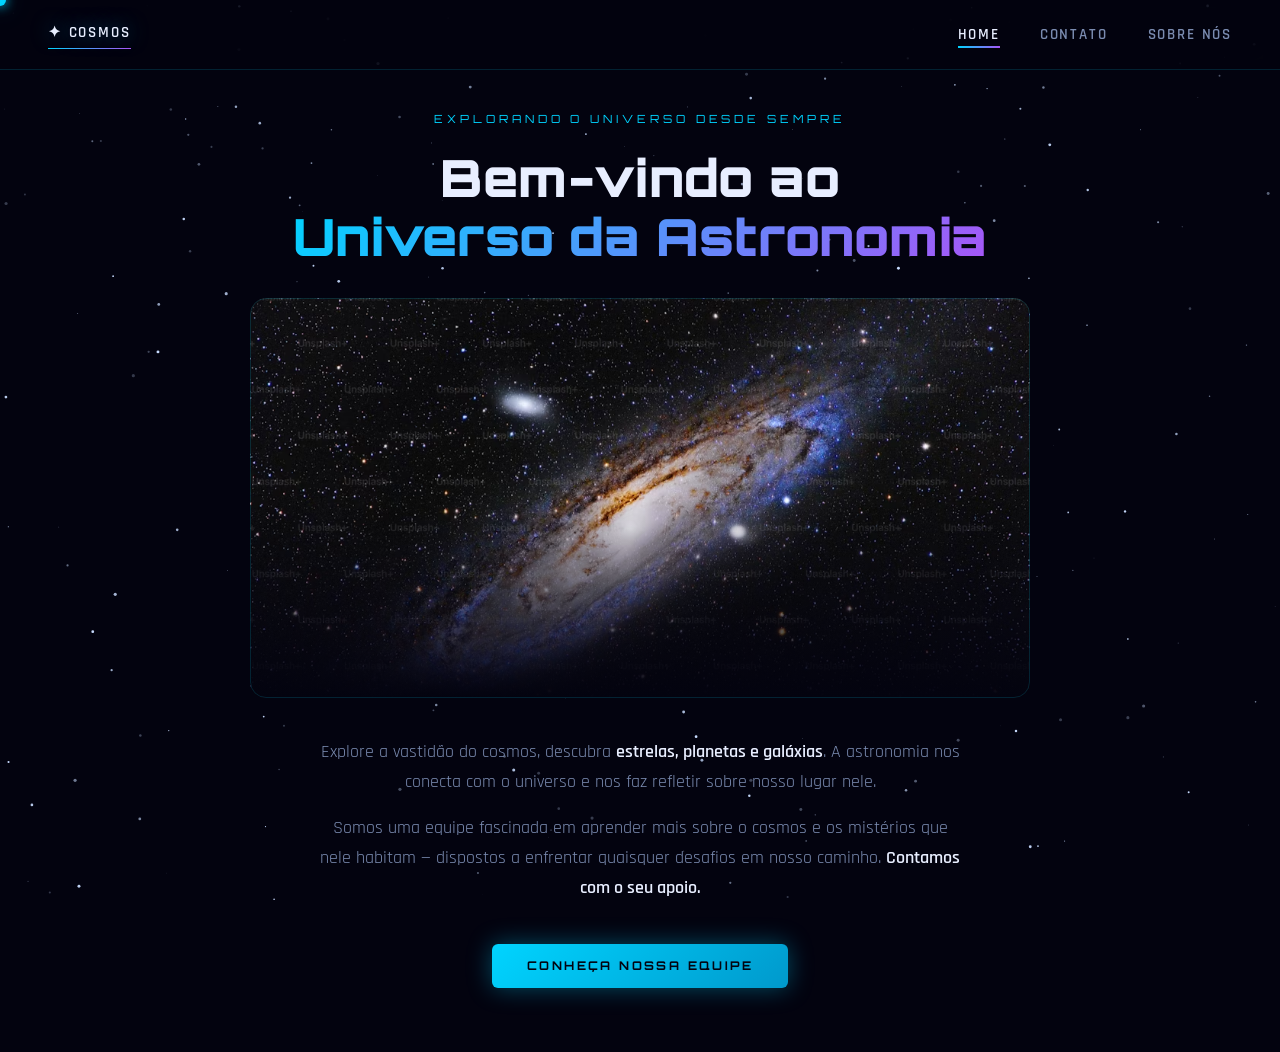
==== home.html @ adf460d6 "Add files via upload" ====
<!DOCTYPE html>
<html lang="pt-BR">
<head>
  <meta charset="UTF-8">
  <meta name="viewport" content="width=device-width, initial-scale=1.0">
  <title>Home — Astronomia</title>
  <link rel="stylesheet" href="style.css">
</head>
<body>
  <canvas id="star-canvas"></canvas>
  <div id="progress-bar"></div>

  <header>
    <nav class="navbar">
      <a class="nav-logo" href="home.html">✦ Cosmos</a>
      <button class="nav-toggle" aria-label="Menu" aria-expanded="false">
        <span></span><span></span><span></span>
      </button>
      <ul>
        <li><a href="home.html">Home</a></li>
        <li><a href="contato.html">Contato</a></li>
        <li><a href="sobre.html">Sobre Nós</a></li>
      </ul>
    </nav>
  </header>

  <main>
    <section class="home">
      <p class="eyebrow">Explorando o universo desde sempre</p>

      <h1>Bem-vindo ao<br><span>Universo da Astronomia</span></h1>

      <div class="img-wrapper">
        <img src="premium_photo-1669839137069-4166d6ea11f4.avif" alt="Universo estrelado">
      </div>

      <div class="text-block">
        <p>Explore a vastidão do cosmos, descubra <strong>estrelas, planetas e galáxias</strong>. A astronomia nos conecta com o universo e nos faz refletir sobre nosso lugar nele.</p>
        <p>Somos uma equipe fascinada em aprender mais sobre o cosmos e os mistérios que nele habitam — dispostos a enfrentar quaisquer desafios em nosso caminho. <strong>Contamos com o seu apoio.</strong></p>
        <a href="sobre.html" class="cta-btn">Conheça nossa equipe</a>
      </div>
    </section>
  </main>

  <script src="cosmos.js"></script>
</body>
</html>
---- style.css ----
@import url('https://fonts.googleapis.com/css2?family=Orbitron:wght@400;700;900&family=Rajdhani:wght@300;400;500;600&display=swap');

:root {
  --deep-space: #03030f;
  --navy: #080824;
  --nebula-blue: #0d1b4b;
  --cosmic-blue: #1a2d6b;
  --star-white: #e8eeff;
  --glow-cyan: #00d4ff;
  --glow-purple: #a855f7;
  --accent-gold: #f0b429;
  --text-muted: #7a8bb0;
  --glass: rgba(13, 27, 75, 0.45);
  --glass-border: rgba(0, 212, 255, 0.15);
}

*, *::before, *::after {
  margin: 0;
  padding: 0;
  box-sizing: border-box;
}

html {
  scroll-behavior: smooth;
}

body {
  font-family: 'Rajdhani', sans-serif;
  background-color: var(--deep-space);
  color: var(--star-white);
  line-height: 1.7;
  overflow-x: hidden;
  cursor: none;
}

/* ── CUSTOM CURSOR ── */
.cursor {
  width: 12px;
  height: 12px;
  background: var(--glow-cyan);
  border-radius: 50%;
  position: fixed;
  top: 0; left: 0;
  pointer-events: none;
  z-index: 9999;
  transition: transform 0.1s ease, background 0.2s;
  box-shadow: 0 0 12px var(--glow-cyan), 0 0 30px rgba(0,212,255,0.3);
  transform: translate(-50%, -50%);
}

.cursor-ring {
  width: 36px;
  height: 36px;
  border: 1.5px solid rgba(0, 212, 255, 0.5);
  border-radius: 50%;
  position: fixed;
  top: 0; left: 0;
  pointer-events: none;
  z-index: 9998;
  transform: translate(-50%, -50%);
  transition: transform 0.15s ease, width 0.2s, height 0.2s, opacity 0.2s;
}

/* ── STAR CANVAS ── */
#star-canvas {
  position: fixed;
  inset: 0;
  z-index: 0;
  pointer-events: none;
}

/* ── NAVBAR ── */
.navbar {
  position: fixed;
  top: 0;
  width: 100%;
  z-index: 1000;
  padding: 0 3rem;
  height: 70px;
  display: flex;
  align-items: center;
  justify-content: space-between;
  background: rgba(3,3,15,0.7);
  backdrop-filter: blur(18px);
  border-bottom: 1px solid var(--glass-border);
  transition: background 0.3s;
}

.navbar.scrolled {
  background: rgba(3,3,15,0.95);
}

.nav-logo {
  font-family: 'Orbitron', sans-serif;
  font-weight: 900;
  font-size: 1.1rem;
  letter-spacing: 0.2em;
  color: var(--glow-cyan);
  text-decoration: none;
  text-transform: uppercase;
  text-shadow: 0 0 20px rgba(0,212,255,0.5);
}

.navbar ul {
  list-style: none;
  display: flex;
  gap: 2.5rem;
}

.navbar a {
  font-family: 'Rajdhani', sans-serif;
  font-weight: 600;
  font-size: 0.95rem;
  color: var(--text-muted);
  text-decoration: none;
  text-transform: uppercase;
  letter-spacing: 0.12em;
  position: relative;
  transition: color 0.3s;
  padding-bottom: 4px;
}

.navbar a::after {
  content: '';
  position: absolute;
  bottom: 0;
  left: 0;
  width: 0;
  height: 1.5px;
  background: linear-gradient(90deg, var(--glow-cyan), var(--glow-purple));
  transition: width 0.35s ease;
}

.navbar a:hover,
.navbar a.active {
  color: var(--star-white);
}

.navbar a:hover::after,
.navbar a.active::after {
  width: 100%;
}

/* ── MAIN WRAPPER ── */
main {
  position: relative;
  z-index: 1;
  max-width: 900px;
  margin: 0 auto;
  padding: 110px 2rem 4rem;
}

/* ── SECTION BASE ── */
section {
  opacity: 0;
  transform: translateY(40px);
  transition: opacity 0.8s ease, transform 0.8s ease;
}

section.visible {
  opacity: 1;
  transform: translateY(0);
}

/* ── HOME ── */
.home {
  text-align: center;
}

.home .eyebrow {
  font-family: 'Orbitron', sans-serif;
  font-size: 0.7rem;
  letter-spacing: 0.35em;
  color: var(--glow-cyan);
  text-transform: uppercase;
  margin-bottom: 1.2rem;
  opacity: 0;
  animation: fadeSlideUp 0.8s ease 0.3s forwards;
}

.home h1 {
  font-family: 'Orbitron', sans-serif;
  font-size: clamp(1.8rem, 4vw, 3.2rem);
  font-weight: 900;
  line-height: 1.15;
  color: var(--star-white);
  margin-bottom: 2rem;
  opacity: 0;
  animation: fadeSlideUp 0.9s ease 0.5s forwards;
}

.home h1 span {
  background: linear-gradient(135deg, var(--glow-cyan), var(--glow-purple));
  -webkit-background-clip: text;
  -webkit-text-fill-color: transparent;
  background-clip: text;
}

.home .img-wrapper {
  position: relative;
  margin: 0 auto 2.5rem;
  max-width: 780px;
  border-radius: 16px;
  overflow: hidden;
  opacity: 0;
  animation: fadeSlideUp 1s ease 0.7s forwards;
}

.home .img-wrapper::before {
  content: '';
  position: absolute;
  inset: 0;
  border-radius: 16px;
  border: 1px solid var(--glass-border);
  z-index: 2;
  pointer-events: none;
}

.home .img-wrapper::after {
  content: '';
  position: absolute;
  bottom: 0;
  left: 0;
  right: 0;
  height: 50%;
  background: linear-gradient(to top, var(--deep-space) 0%, transparent 100%);
  z-index: 1;
  pointer-events: none;
}

.home img {
  width: 100%;
  height: 400px;
  object-fit: cover;
  display: block;
  transition: transform 6s ease;
  transform: scale(1.05);
}

.home .img-wrapper:hover img {
  transform: scale(1.0);
}

.home .text-block {
  max-width: 650px;
  margin: 0 auto;
  opacity: 0;
  animation: fadeSlideUp 1s ease 0.95s forwards;
}

.home p {
  font-size: 1.1rem;
  color: var(--text-muted);
  margin-bottom: 1rem;
  font-weight: 400;
}

.home p strong {
  color: var(--star-white);
  font-weight: 600;
}

.home .cta-btn {
  display: inline-block;
  margin-top: 1.5rem;
  padding: 0.75rem 2.2rem;
  font-family: 'Orbitron', sans-serif;
  font-size: 0.75rem;
  font-weight: 700;
  letter-spacing: 0.2em;
  text-transform: uppercase;
  color: var(--deep-space);
  background: linear-gradient(135deg, var(--glow-cyan), #0099cc);
  border-radius: 6px;
  text-decoration: none;
  transition: transform 0.2s, box-shadow 0.3s;
  box-shadow: 0 0 25px rgba(0,212,255,0.35);
}

.home .cta-btn:hover {
  transform: translateY(-3px);
  box-shadow: 0 0 40px rgba(0,212,255,0.55);
}

/* ── CONTATO ── */
.contato h1,
.sobre h1 {
  font-family: 'Orbitron', sans-serif;
  font-size: clamp(1.5rem, 3vw, 2.4rem);
  font-weight: 900;
  color: var(--star-white);
  text-align: center;
  margin-bottom: 0.5rem;
}

.section-line {
  width: 60px;
  height: 2px;
  background: linear-gradient(90deg, var(--glow-cyan), var(--glow-purple));
  margin: 0 auto 2.5rem;
  border-radius: 2px;
}

.contato form {
  display: flex;
  flex-direction: column;
  gap: 1.2rem;
  max-width: 600px;
  margin: 0 auto;
  background: var(--glass);
  backdrop-filter: blur(20px);
  padding: 2.5rem;
  border-radius: 16px;
  border: 1px solid var(--glass-border);
  box-shadow: 0 8px 40px rgba(0,0,0,0.4);
}

.contato label {
  font-weight: 600;
  font-size: 0.8rem;
  text-transform: uppercase;
  letter-spacing: 0.1em;
  color: var(--glow-cyan);
}

.contato input,
.contato textarea {
  padding: 0.75rem 1rem;
  background: rgba(255,255,255,0.04);
  border: 1px solid rgba(0,212,255,0.2);
  border-radius: 8px;
  font-size: 1rem;
  font-family: 'Rajdhani', sans-serif;
  color: var(--star-white);
  transition: border-color 0.3s, box-shadow 0.3s;
  outline: none;
}

.contato input:focus,
.contato textarea:focus {
  border-color: var(--glow-cyan);
  box-shadow: 0 0 0 3px rgba(0,212,255,0.1);
}

.contato textarea {
  resize: vertical;
  min-height: 120px;
}

.btn-row {
  display: flex;
  gap: 1rem;
}

.contato button {
  flex: 1;
  padding: 0.8rem 1.5rem;
  font-family: 'Orbitron', sans-serif;
  font-size: 0.7rem;
  font-weight: 700;
  letter-spacing: 0.15em;
  text-transform: uppercase;
  border: none;
  border-radius: 8px;
  cursor: none;
  transition: transform 0.2s, box-shadow 0.3s;
}

.contato button[type="submit"] {
  background: linear-gradient(135deg, var(--glow-cyan), #0099cc);
  color: var(--deep-space);
  box-shadow: 0 0 20px rgba(0,212,255,0.3);
}

.contato button[type="submit"]:hover {
  transform: translateY(-2px);
  box-shadow: 0 0 35px rgba(0,212,255,0.5);
}

.contato button[type="reset"] {
  background: transparent;
  color: var(--text-muted);
  border: 1px solid rgba(255,255,255,0.1);
}

.contato button[type="reset"]:hover {
  color: var(--star-white);
  border-color: rgba(255,255,255,0.3);
}

/* ── SOBRE ── */
.sobre .intro-text {
  text-align: center;
  color: var(--text-muted);
  font-size: 1.1rem;
  max-width: 600px;
  margin: 0 auto 2.5rem;
}

.team-cards {
  display: grid;
  grid-template-columns: repeat(auto-fit, minmax(220px, 1fr));
  gap: 1.2rem;
  margin-bottom: 3rem;
}

.card {
  background: var(--glass);
  backdrop-filter: blur(20px);
  border: 1px solid var(--glass-border);
  border-radius: 14px;
  padding: 1.8rem 1.5rem;
  text-align: center;
  transition: transform 0.3s, box-shadow 0.3s, border-color 0.3s;
  position: relative;
  overflow: hidden;
}

.card::before {
  content: '';
  position: absolute;
  top: 0;
  left: 0;
  right: 0;
  height: 2px;
  background: linear-gradient(90deg, var(--glow-cyan), var(--glow-purple));
  transform: scaleX(0);
  transform-origin: left;
  transition: transform 0.4s ease;
}

.card:hover::before {
  transform: scaleX(1);
}

.card:hover {
  transform: translateY(-6px);
  box-shadow: 0 20px 50px rgba(0,0,0,0.5);
  border-color: rgba(0,212,255,0.3);
}

.card-avatar {
  width: 56px;
  height: 56px;
  border-radius: 50%;
  background: linear-gradient(135deg, var(--glow-cyan), var(--glow-purple));
  display: flex;
  align-items: center;
  justify-content: center;
  margin: 0 auto 1rem;
  font-family: 'Orbitron', sans-serif;
  font-size: 1.1rem;
  font-weight: 900;
  color: var(--deep-space);
}

.card-name {
  font-family: 'Rajdhani', sans-serif;
  font-size: 1.15rem;
  font-weight: 700;
  color: var(--star-white);
  margin-bottom: 0.3rem;
}

.card-role {
  font-size: 0.8rem;
  font-weight: 600;
  text-transform: uppercase;
  letter-spacing: 0.1em;
  color: var(--glow-cyan);
  margin-bottom: 0.5rem;
}

.card-exp {
  font-size: 0.9rem;
  color: var(--text-muted);
}

.card-exp span {
  color: var(--accent-gold);
  font-weight: 600;
}

.sobre .img-wrapper {
  position: relative;
  border-radius: 16px;
  overflow: hidden;
  border: 1px solid var(--glass-border);
}

.sobre img {
  width: 100%;
  height: 300px;
  object-fit: cover;
  display: block;
  transition: transform 6s ease;
  transform: scale(1.05);
}

.sobre .img-wrapper:hover img {
  transform: scale(1.0);
}

/* ── SCROLL PROGRESS ── */
#progress-bar {
  position: fixed;
  top: 70px;
  left: 0;
  height: 2px;
  width: 0%;
  background: linear-gradient(90deg, var(--glow-cyan), var(--glow-purple));
  z-index: 999;
  transition: width 0.1s linear;
  box-shadow: 0 0 8px var(--glow-cyan);
}

/* ── ANIMATIONS ── */
@keyframes fadeSlideUp {
  from { opacity: 0; transform: translateY(30px); }
  to   { opacity: 1; transform: translateY(0); }
}

@keyframes twinkle {
  0%, 100% { opacity: 0.2; }
  50%       { opacity: 1; }
}

/* ── TOAST ── */
.toast {
  position: fixed;
  bottom: 2rem;
  right: 2rem;
  background: var(--glass);
  backdrop-filter: blur(20px);
  border: 1px solid rgba(0,212,255,0.25);
  border-radius: 10px;
  padding: 1rem 1.5rem;
  font-family: 'Rajdhani', sans-serif;
  font-size: 1rem;
  color: var(--glow-cyan);
  font-weight: 600;
  z-index: 2000;
  transform: translateY(100px);
  opacity: 0;
  transition: transform 0.4s ease, opacity 0.4s ease;
}

.toast.show {
  transform: translateY(0);
  opacity: 1;
}

/* ══════════════════════════════════════════
   RESPONSIVE — MOBILE FIRST
   ══════════════════════════════════════════ */

/* ── HAMBURGER BUTTON (hidden on desktop) ── */
.nav-toggle {
  display: none;
  flex-direction: column;
  justify-content: center;
  gap: 5px;
  width: 36px;
  height: 36px;
  background: none;
  border: none;
  cursor: pointer;
  padding: 4px;
  z-index: 1100;
}

.nav-toggle span {
  display: block;
  width: 100%;
  height: 2px;
  background: var(--glow-cyan);
  border-radius: 2px;
  transition: transform 0.35s ease, opacity 0.25s ease, width 0.25s ease;
  transform-origin: center;
}

/* X state */
.nav-toggle.open span:nth-child(1) { transform: translateY(7px) rotate(45deg); }
.nav-toggle.open span:nth-child(2) { opacity: 0; width: 0; }
.nav-toggle.open span:nth-child(3) { transform: translateY(-7px) rotate(-45deg); }

/* ── TABLET (≤ 768px) ── */
@media (max-width: 768px) {
  /* disable custom cursor on touch */
  body { cursor: auto; }
  .cursor, .cursor-ring { display: none; }
  .contato button { cursor: pointer; }

  main { padding: 100px 1.5rem 3rem; }

  .home h1 { font-size: clamp(1.5rem, 6vw, 2.2rem); }
  .home img { height: 300px; }

  .team-cards { grid-template-columns: repeat(2, 1fr); }
}

/* ── MOBILE (≤ 520px) ── */
@media (max-width: 520px) {
  /* ── Navbar mobile ── */
  .navbar {
    padding: 0 1.2rem;
    height: 62px;
  }

  .nav-logo { font-size: 0.95rem; letter-spacing: 0.12em; }

  /* Show hamburger */
  .nav-toggle { display: flex; }

  /* Slide-down mobile menu */
  .navbar ul {
    position: fixed;
    top: 62px;
    left: 0;
    right: 0;
    background: rgba(3, 3, 15, 0.97);
    backdrop-filter: blur(24px);
    flex-direction: column;
    align-items: center;
    gap: 0;
    padding: 0;
    max-height: 0;
    overflow: hidden;
    transition: max-height 0.4s ease, padding 0.3s ease;
    border-bottom: 1px solid var(--glass-border);
  }

  .navbar ul.open {
    max-height: 260px;
    padding: 1rem 0 1.5rem;
  }

  .navbar ul li { width: 100%; text-align: center; }

  .navbar ul a {
    display: block;
    padding: 0.85rem 0;
    font-size: 1rem;
    letter-spacing: 0.2em;
  }

  /* ── Progress bar adjust ── */
  #progress-bar { top: 62px; }

  /* ── Main ── */
  main { padding: 86px 1rem 2.5rem; }

  /* ── Home ── */
  .home .eyebrow { font-size: 0.6rem; letter-spacing: 0.2em; }
  .home h1 { font-size: clamp(1.3rem, 7vw, 1.9rem); line-height: 1.2; }
  .home img { height: 220px; }
  .home p { font-size: 1rem; }
  .home .cta-btn {
    font-size: 0.65rem;
    padding: 0.7rem 1.6rem;
    letter-spacing: 0.15em;
  }

  /* ── Contact form ── */
  .contato form { padding: 1.4rem 1.1rem; gap: 1rem; }
  .contato input,
  .contato textarea { font-size: 0.95rem; padding: 0.65rem 0.85rem; }
  .contato button { font-size: 0.62rem; padding: 0.75rem 1rem; }
  .btn-row { flex-direction: column; }

  /* ── Sobre ── */
  .sobre .intro-text { font-size: 1rem; }
  .team-cards { grid-template-columns: 1fr; gap: 1rem; }
  .sobre img { height: 200px; }

  /* ── Toast ── */
  .toast {
    left: 1rem;
    right: 1rem;
    bottom: 1.2rem;
    font-size: 0.9rem;
  }
}
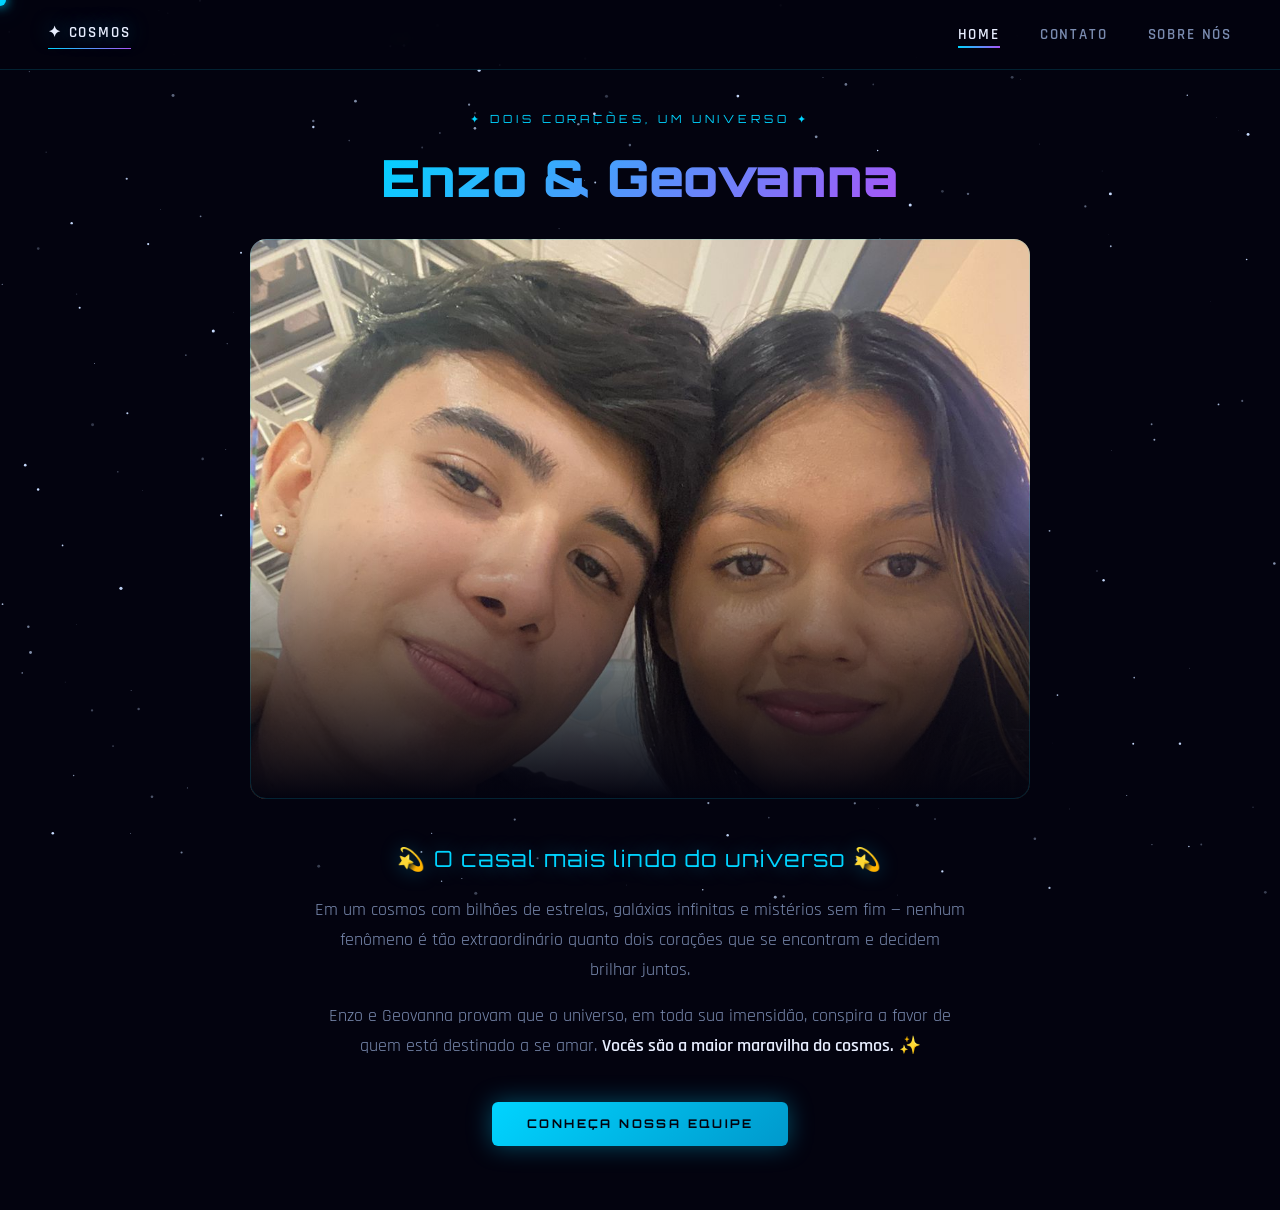
==== commit a16aefca: "Add files via upload" ====
--- a/home.html
+++ b/home.html
@@ -3,8 +3,28 @@
 <head>
   <meta charset="UTF-8">
   <meta name="viewport" content="width=device-width, initial-scale=1.0">
-  <title>Home — Astronomia</title>
+  <title>Home — Enzo & Geovanna</title>
   <link rel="stylesheet" href="style.css">
+  <style>
+    .casal-wrapper { max-width: 500px; border-radius: 24px; }
+    .casal-wrapper img {
+      height: 560px;
+      object-fit: cover;
+      object-position: top;
+      border-radius: 24px;
+    }
+    .casal-destaque {
+      font-family: 'Orbitron', sans-serif;
+      font-size: clamp(1rem, 3vw, 1.4rem) !important;
+      color: var(--glow-cyan) !important;
+      text-shadow: 0 0 20px rgba(0,212,255,0.4);
+      margin-bottom: 1.2rem !important;
+      letter-spacing: 0.05em;
+    }
+    @media (max-width: 520px) {
+      .casal-wrapper img { height: 380px; }
+    }
+  </style>
 </head>
 <body>
   <canvas id="star-canvas"></canvas>
@@ -26,17 +46,18 @@
 
   <main>
     <section class="home">
-      <p class="eyebrow">Explorando o universo desde sempre</p>
+      <p class="eyebrow">✦ Dois corações, um universo ✦</p>
 
-      <h1>Bem-vindo ao<br><span>Universo da Astronomia</span></h1>
+      <h1><span>Enzo & Geovanna</span></h1>
 
-      <div class="img-wrapper">
-        <img src="premium_photo-1669839137069-4166d6ea11f4.avif" alt="Universo estrelado">
+      <div class="img-wrapper casal-wrapper">
+        <img src="casal.jpg" alt="Enzo e Geovanna">
       </div>
 
       <div class="text-block">
-        <p>Explore a vastidão do cosmos, descubra <strong>estrelas, planetas e galáxias</strong>. A astronomia nos conecta com o universo e nos faz refletir sobre nosso lugar nele.</p>
-        <p>Somos uma equipe fascinada em aprender mais sobre o cosmos e os mistérios que nele habitam — dispostos a enfrentar quaisquer desafios em nosso caminho. <strong>Contamos com o seu apoio.</strong></p>
+        <p class="casal-destaque">💫 O casal mais lindo do universo 💫</p>
+        <p>Em um cosmos com bilhões de estrelas, galáxias infinitas e mistérios sem fim — nenhum fenômeno é tão extraordinário quanto dois corações que se encontram e decidem brilhar juntos.</p>
+        <p>Enzo e Geovanna provam que o universo, em toda sua imensidão, conspira a favor de quem está destinado a se amar. <strong>Vocês são a maior maravilha do cosmos.</strong> ✨</p>
         <a href="sobre.html" class="cta-btn">Conheça nossa equipe</a>
       </div>
     </section>
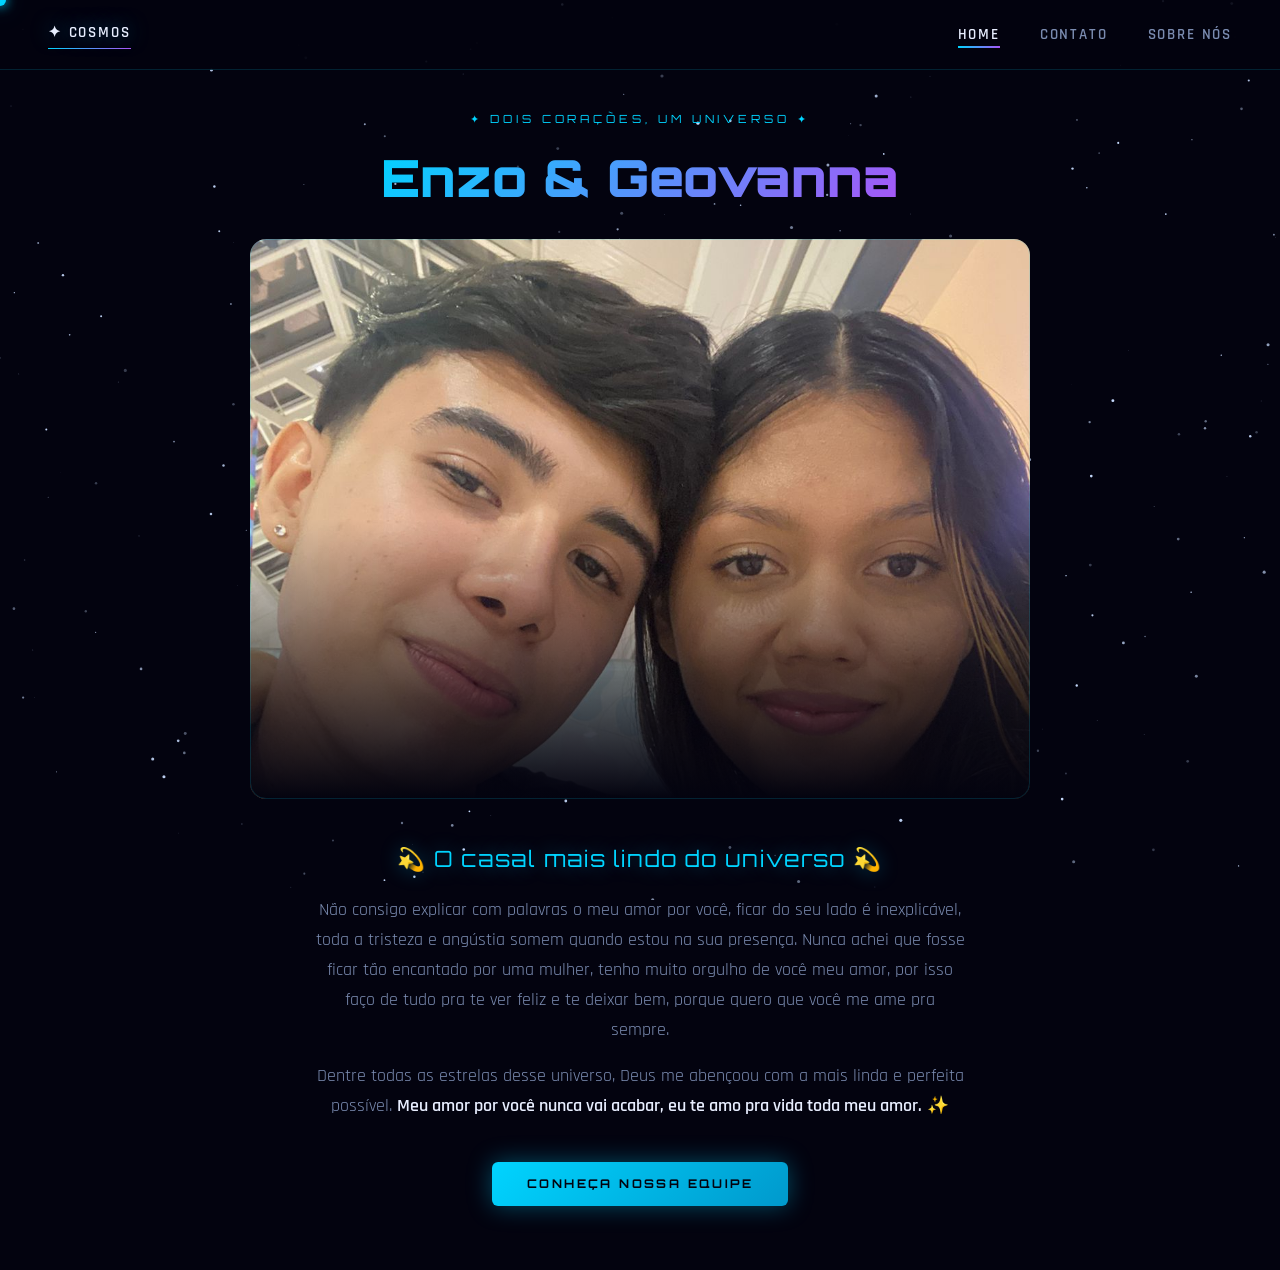
==== commit 46c58a44: "Atualizar o home.html" ====
--- a/home.html
+++ b/home.html
@@ -56,8 +56,8 @@
 
       <div class="text-block">
         <p class="casal-destaque">💫 O casal mais lindo do universo 💫</p>
-        <p>Em um cosmos com bilhões de estrelas, galáxias infinitas e mistérios sem fim — nenhum fenômeno é tão extraordinário quanto dois corações que se encontram e decidem brilhar juntos.</p>
-        <p>Enzo e Geovanna provam que o universo, em toda sua imensidão, conspira a favor de quem está destinado a se amar. <strong>Vocês são a maior maravilha do cosmos.</strong> ✨</p>
+        <p>Não consigo explicar com palavras o meu amor por você, ficar do seu lado é inexplicável, toda a tristeza e angústia somem quando estou na sua presença. Nunca achei que fosse ficar tão encantado por uma mulher, tenho muito orgulho de você meu amor, por isso faço de tudo pra te ver feliz e te deixar bem, porque quero que você me ame pra sempre.</p>
+        <p>Dentre todas as estrelas desse universo, Deus me abençoou com a mais linda e perfeita possível. <strong>Meu amor por você nunca vai acabar, eu te amo pra vida toda meu amor.</strong> ✨</p>
         <a href="sobre.html" class="cta-btn">Conheça nossa equipe</a>
       </div>
     </section>
